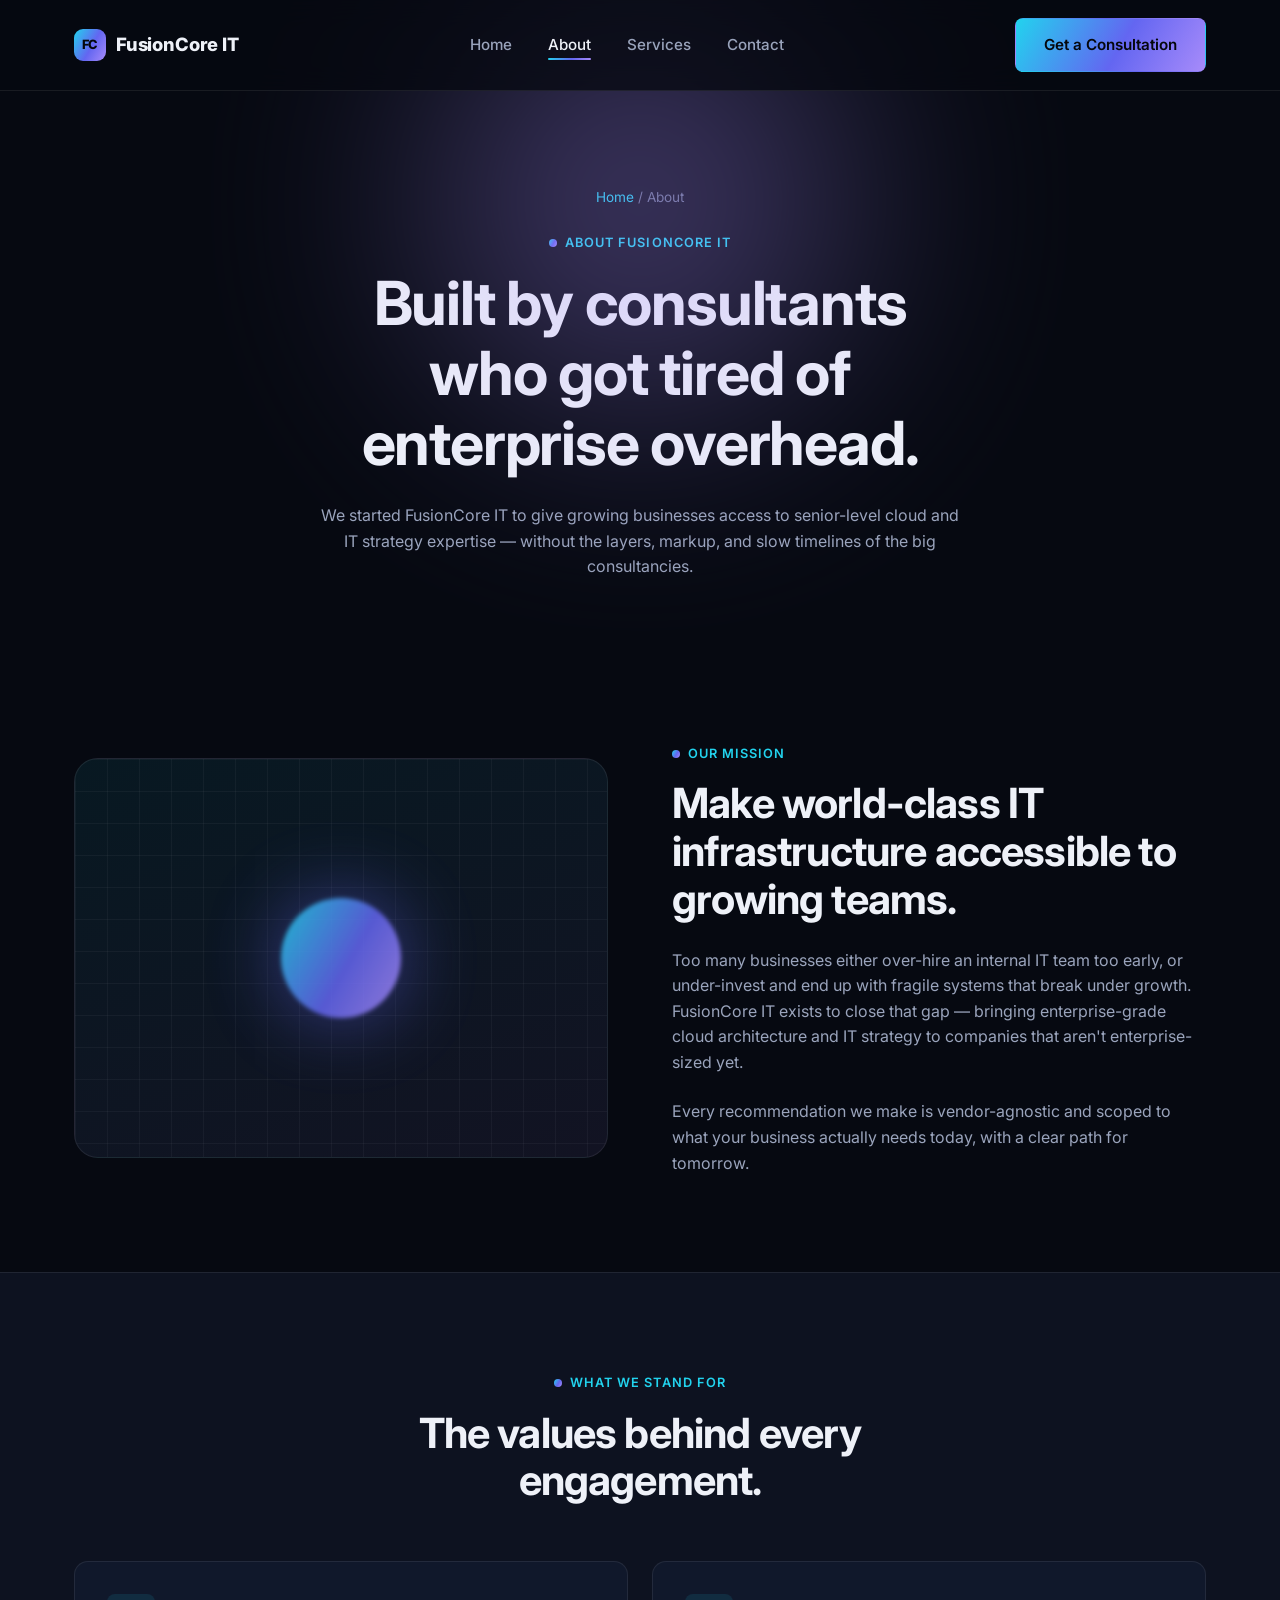
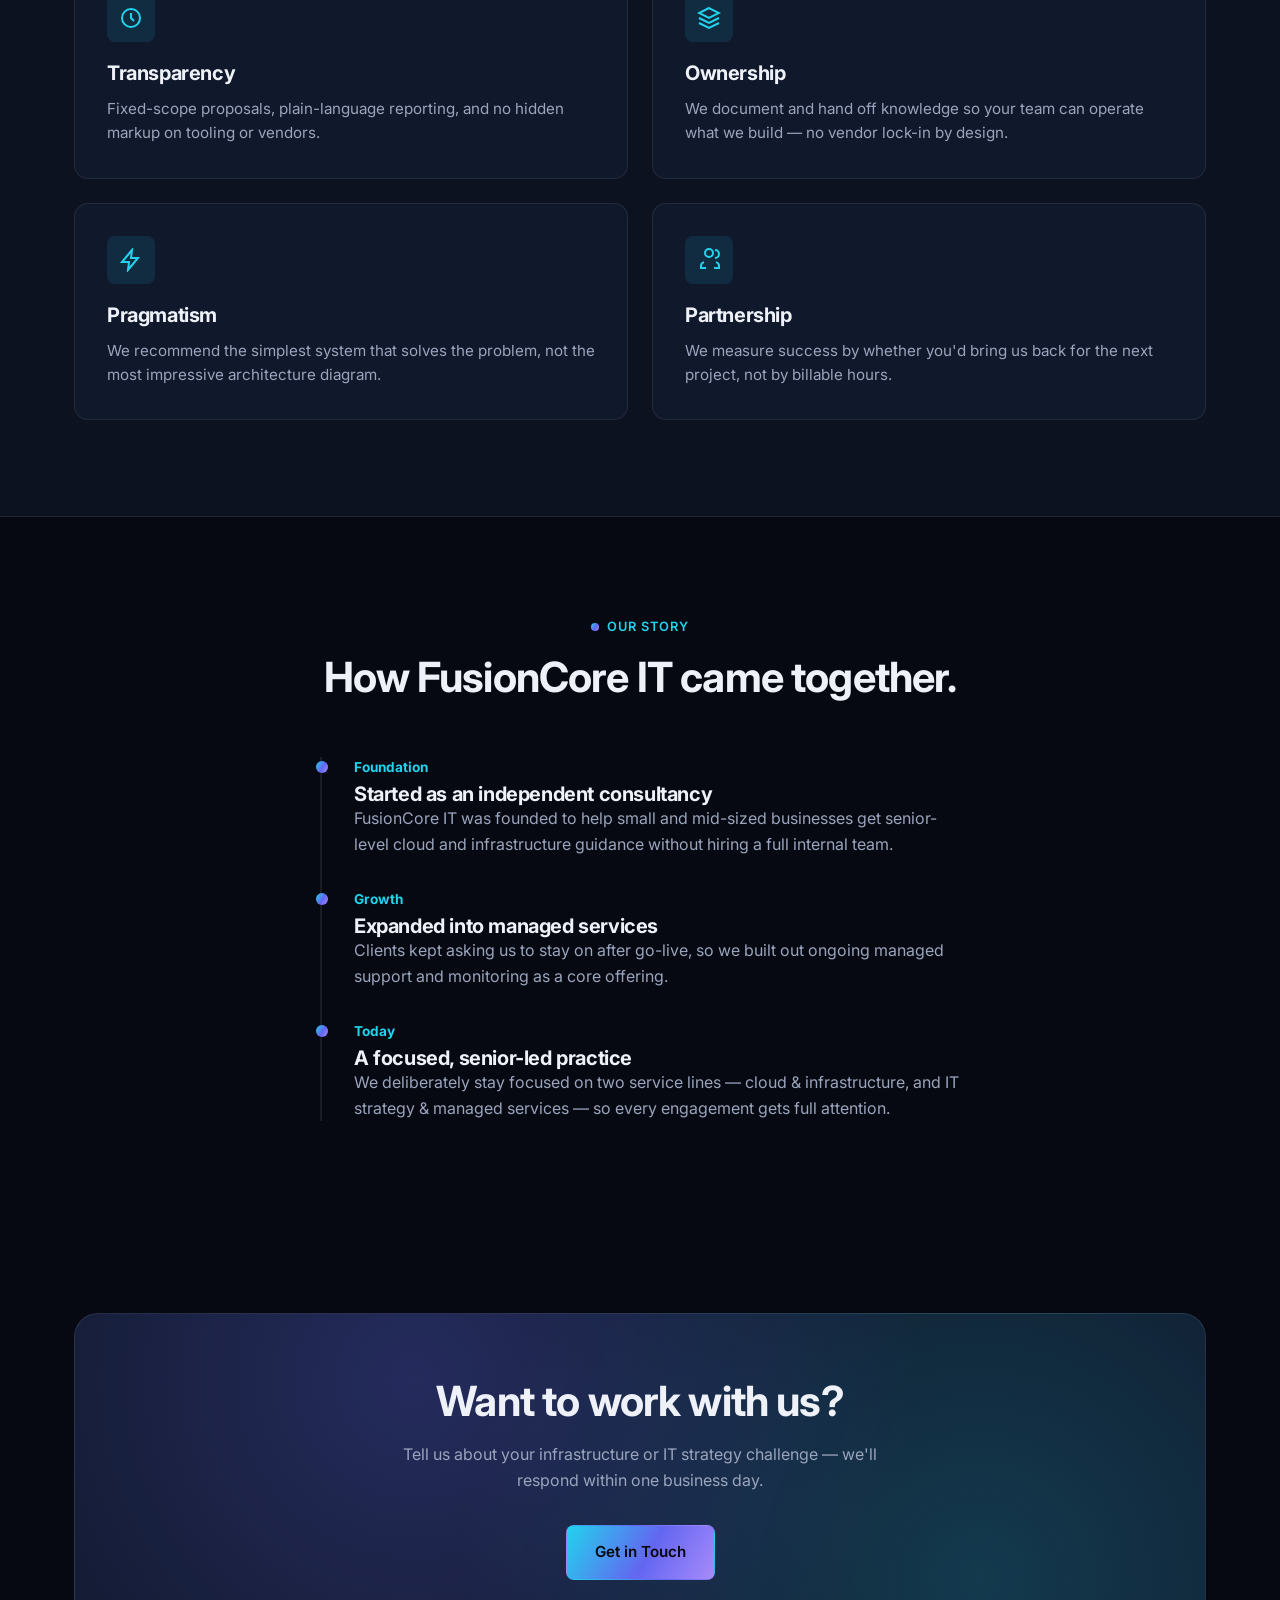
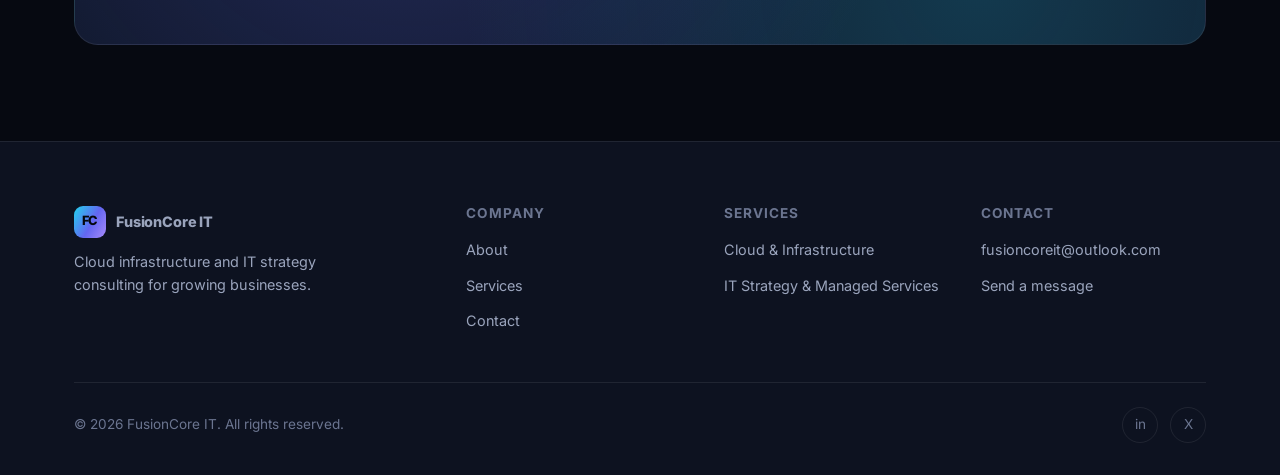
==== about.html @ ee938156 "Initial commit: FusionCore IT website Static 4-page site (Home, About, Services, Contact) built with" ====
<!DOCTYPE html>
<html lang="en">
<head>
  <meta charset="UTF-8" />
  <meta name="viewport" content="width=device-width, initial-scale=1.0" />
  <title>About | FusionCore IT</title>
  <meta name="description" content="Learn about FusionCore IT's mission, values, and approach to cloud infrastructure and IT strategy consulting." />
  <link rel="icon" href="data:image/svg+xml,<svg xmlns=%22http://www.w3.org/2000/svg%22 viewBox=%220 0 32 32%22><rect width=%2232%22 height=%2232%22 rx=%228%22 fill=%22%236366f1%22/><text x=%2216%22 y=%2221%22 font-size=%2212%22 text-anchor=%22middle%22 fill=%22white%22 font-family=%22sans-serif%22 font-weight=%22bold%22>FC</text></svg>" />
  <link rel="preconnect" href="https://fonts.googleapis.com" />
  <link rel="preconnect" href="https://fonts.gstatic.com" crossorigin />
  <link href="https://fonts.googleapis.com/css2?family=Inter:wght@400;500;600;700;800&display=swap" rel="stylesheet" />
  <link rel="stylesheet" href="css/style.css" />
</head>
<body>

  <header class="site-header">
    <nav class="nav">
      <a href="index.html" class="brand">
        <span class="brand-mark">FC</span>
        FusionCore IT
      </a>
      <ul class="nav-links">
        <li><a href="index.html">Home</a></li>
        <li><a href="about.html" class="active">About</a></li>
        <li><a href="services.html">Services</a></li>
        <li><a href="contact.html">Contact</a></li>
      </ul>
      <div class="nav-actions">
        <a href="contact.html" class="btn btn-primary">Get a Consultation</a>
        <button class="nav-toggle" aria-label="Toggle menu" aria-expanded="false">
          <span></span><span></span><span></span>
        </button>
      </div>
    </nav>
  </header>

  <main>
    <section class="page-hero">
      <div class="glow glow-violet" style="width:420px;height:420px;top:-100px;left:50%;transform:translateX(-50%);"></div>
      <div class="container">
        <div class="breadcrumb"><a href="index.html">Home</a> / About</div>
        <div class="section-head center">
          <div class="eyebrow" style="justify-content:center;">About FusionCore IT</div>
          <h1>Built by consultants who got tired of enterprise overhead.</h1>
          <p class="lead mt-24">We started FusionCore IT to give growing businesses access to senior-level cloud and IT strategy expertise — without the layers, markup, and slow timelines of the big consultancies.</p>
        </div>
      </div>
    </section>

    <section>
      <div class="container">
        <div class="split">
          <div class="visual-panel reveal">
            <div class="grid-lines"></div>
            <div class="core"></div>
          </div>
          <div class="reveal">
            <div class="eyebrow">Our Mission</div>
            <h2>Make world-class IT infrastructure accessible to growing teams.</h2>
            <p class="mt-24">Too many businesses either over-hire an internal IT team too early, or under-invest and end up with fragile systems that break under growth. FusionCore IT exists to close that gap — bringing enterprise-grade cloud architecture and IT strategy to companies that aren't enterprise-sized yet.</p>
            <p class="mt-24">Every recommendation we make is vendor-agnostic and scoped to what your business actually needs today, with a clear path for tomorrow.</p>
          </div>
        </div>
      </div>
    </section>

    <section class="section-alt">
      <div class="container">
        <div class="section-head center reveal">
          <div class="eyebrow" style="justify-content:center;">What We Stand For</div>
          <h2>The values behind every engagement.</h2>
        </div>
        <div class="values-grid">
          <div class="card reveal">
            <div class="card-icon">
              <svg width="24" height="24" viewBox="0 0 24 24" fill="none" stroke="currentColor" stroke-width="2"><circle cx="12" cy="12" r="9"/><path d="M12 7v5l3 3"/></svg>
            </div>
            <h3>Transparency</h3>
            <p>Fixed-scope proposals, plain-language reporting, and no hidden markup on tooling or vendors.</p>
          </div>
          <div class="card reveal">
            <div class="card-icon">
              <svg width="24" height="24" viewBox="0 0 24 24" fill="none" stroke="currentColor" stroke-width="2"><path d="M12 2 2 7l10 5 10-5-10-5Z"/><path d="M2 17l10 5 10-5M2 12l10 5 10-5"/></svg>
            </div>
            <h3>Ownership</h3>
            <p>We document and hand off knowledge so your team can operate what we build — no vendor lock-in by design.</p>
          </div>
          <div class="card reveal">
            <div class="card-icon">
              <svg width="24" height="24" viewBox="0 0 24 24" fill="none" stroke="currentColor" stroke-width="2"><path d="M13 2 3 14h7l-1 8 10-12h-7l1-8Z"/></svg>
            </div>
            <h3>Pragmatism</h3>
            <p>We recommend the simplest system that solves the problem, not the most impressive architecture diagram.</p>
          </div>
          <div class="card reveal">
            <div class="card-icon">
              <svg width="24" height="24" viewBox="0 0 24 24" fill="none" stroke="currentColor" stroke-width="2"><path d="M17 20h5v-2a4 4 0 0 0-3-3.87M9 20H4v-2a4 4 0 0 1 3-3.87m5-5.13a4 4 0 1 0 0-8 4 4 0 0 0 0 8Zm6 1a4 4 0 1 0 0-8"/></svg>
            </div>
            <h3>Partnership</h3>
            <p>We measure success by whether you'd bring us back for the next project, not by billable hours.</p>
          </div>
        </div>
      </div>
    </section>

    <section>
      <div class="container">
        <div class="section-head center reveal">
          <div class="eyebrow" style="justify-content:center;">Our Story</div>
          <h2>How FusionCore IT came together.</h2>
        </div>
        <div class="timeline reveal" style="max-width:640px;margin:0 auto;">
          <div class="timeline-item">
            <div class="year">Foundation</div>
            <h3>Started as an independent consultancy</h3>
            <p>FusionCore IT was founded to help small and mid-sized businesses get senior-level cloud and infrastructure guidance without hiring a full internal team.</p>
          </div>
          <div class="timeline-item">
            <div class="year">Growth</div>
            <h3>Expanded into managed services</h3>
            <p>Clients kept asking us to stay on after go-live, so we built out ongoing managed support and monitoring as a core offering.</p>
          </div>
          <div class="timeline-item">
            <div class="year">Today</div>
            <h3>A focused, senior-led practice</h3>
            <p>We deliberately stay focused on two service lines — cloud &amp; infrastructure, and IT strategy &amp; managed services — so every engagement gets full attention.</p>
          </div>
        </div>
      </div>
    </section>

    <section>
      <div class="container">
        <div class="cta-band reveal">
          <h2>Want to work with us?</h2>
          <p>Tell us about your infrastructure or IT strategy challenge — we'll respond within one business day.</p>
          <div class="cta-actions">
            <a href="contact.html" class="btn btn-primary">Get in Touch</a>
          </div>
        </div>
      </div>
    </section>
  </main>

  <footer class="site-footer">
    <div class="container">
      <div class="footer-grid">
        <div class="footer-about">
          <a href="index.html" class="brand">
            <span class="brand-mark">FC</span>
            FusionCore IT
          </a>
          <p>Cloud infrastructure and IT strategy consulting for growing businesses.</p>
        </div>
        <div>
          <h4>Company</h4>
          <ul>
            <li><a href="about.html">About</a></li>
            <li><a href="services.html">Services</a></li>
            <li><a href="contact.html">Contact</a></li>
          </ul>
        </div>
        <div>
          <h4>Services</h4>
          <ul>
            <li><a href="services.html#cloud">Cloud &amp; Infrastructure</a></li>
            <li><a href="services.html#strategy">IT Strategy &amp; Managed Services</a></li>
          </ul>
        </div>
        <div>
          <h4>Contact</h4>
          <ul>
            <li><a href="mailto:fusioncoreit@outlook.com">fusioncoreit@outlook.com</a></li>
            <li><a href="contact.html">Send a message</a></li>
          </ul>
        </div>
      </div>
      <div class="footer-bottom">
        <span>&copy; <span id="year">2026</span> FusionCore IT. All rights reserved.</span>
        <div class="social-links">
          <a href="#" aria-label="LinkedIn">in</a>
          <a href="#" aria-label="Twitter / X">X</a>
        </div>
      </div>
    </div>
  </footer>

  <script src="js/script.js"></script>
</body>
</html>
---- css/style.css ----
/* ==========================================================================
   FusionCore IT — Global Styles
   ========================================================================== */

:root {
  /* Colors */
  --bg: #060911;
  --bg-elevated: #0d1220;
  --surface: #10182b;
  --surface-border: rgba(255, 255, 255, 0.08);
  --text: #eef1f8;
  --text-muted: #9aa4bc;
  --text-faint: #6b7590;

  --accent-cyan: #22d3ee;
  --accent-violet: #a78bfa;
  --accent-blue: #6366f1;
  --gradient: linear-gradient(120deg, var(--accent-cyan), var(--accent-blue) 55%, var(--accent-violet));

  --radius-sm: 8px;
  --radius-md: 14px;
  --radius-lg: 24px;

  --shadow-glow: 0 0 60px rgba(99, 102, 241, 0.25);
  --max-width: 1180px;

  --font: 'Inter', system-ui, -apple-system, 'Segoe UI', Roboto, sans-serif;
}

* {
  box-sizing: border-box;
  margin: 0;
  padding: 0;
}

html {
  scroll-behavior: smooth;
}

body {
  font-family: var(--font);
  background: var(--bg);
  color: var(--text);
  line-height: 1.6;
  -webkit-font-smoothing: antialiased;
  overflow-x: hidden;
}

img {
  max-width: 100%;
  display: block;
}

a {
  color: inherit;
  text-decoration: none;
}

ul {
  list-style: none;
}

.container {
  max-width: var(--max-width);
  margin: 0 auto;
  padding: 0 24px;
}

section {
  position: relative;
  padding: 96px 0;
}

@media (max-width: 720px) {
  section {
    padding: 64px 0;
  }
}

/* Background glow accents */
.glow {
  position: absolute;
  border-radius: 50%;
  filter: blur(120px);
  opacity: 0.35;
  pointer-events: none;
  z-index: 0;
}

.glow-cyan {
  background: var(--accent-cyan);
}

.glow-violet {
  background: var(--accent-violet);
}

/* ==========================================================================
   Typography
   ========================================================================== */

h1, h2, h3, h4 {
  font-weight: 700;
  letter-spacing: -0.02em;
  line-height: 1.15;
}

h1 {
  font-size: clamp(2.4rem, 5vw, 3.8rem);
}

h2 {
  font-size: clamp(1.8rem, 3.4vw, 2.6rem);
}

h3 {
  font-size: 1.25rem;
}

p {
  color: var(--text-muted);
}

.eyebrow {
  display: inline-flex;
  align-items: center;
  gap: 8px;
  font-size: 0.8rem;
  font-weight: 600;
  letter-spacing: 0.08em;
  text-transform: uppercase;
  color: var(--accent-cyan);
  margin-bottom: 16px;
}

.eyebrow::before {
  content: '';
  width: 8px;
  height: 8px;
  border-radius: 50%;
  background: var(--gradient);
}

.gradient-text {
  background: var(--gradient);
  -webkit-background-clip: text;
  background-clip: text;
  color: transparent;
}

.section-head {
  max-width: 640px;
  margin-bottom: 56px;
}

.section-head.center {
  margin-left: auto;
  margin-right: auto;
  text-align: center;
}

/* ==========================================================================
   Buttons
   ========================================================================== */

.btn {
  display: inline-flex;
  align-items: center;
  justify-content: center;
  gap: 8px;
  padding: 14px 28px;
  border-radius: var(--radius-sm);
  font-weight: 600;
  font-size: 0.95rem;
  border: 1px solid transparent;
  cursor: pointer;
  transition: transform 0.2s ease, box-shadow 0.2s ease, background 0.2s ease, border-color 0.2s ease;
  white-space: nowrap;
}

.btn-primary {
  background: var(--gradient);
  color: #05070c;
}

.btn-primary:hover {
  transform: translateY(-2px);
  box-shadow: 0 12px 30px rgba(99, 102, 241, 0.35);
}

.btn-ghost {
  background: rgba(255, 255, 255, 0.03);
  border-color: var(--surface-border);
  color: var(--text);
}

.btn-ghost:hover {
  border-color: var(--accent-cyan);
  background: rgba(34, 211, 238, 0.06);
}

.btn-block {
  width: 100%;
}

/* ==========================================================================
   Header / Nav
   ========================================================================== */

.site-header {
  position: sticky;
  top: 0;
  z-index: 100;
  background: rgba(6, 9, 17, 0.75);
  backdrop-filter: blur(14px);
  border-bottom: 1px solid var(--surface-border);
}

.nav {
  display: flex;
  align-items: center;
  justify-content: space-between;
  padding: 18px 24px;
  max-width: var(--max-width);
  margin: 0 auto;
}

.brand {
  display: flex;
  align-items: center;
  gap: 10px;
  font-weight: 800;
  font-size: 1.15rem;
  letter-spacing: -0.01em;
}

.brand-mark {
  width: 32px;
  height: 32px;
  border-radius: 9px;
  background: var(--gradient);
  display: flex;
  align-items: center;
  justify-content: center;
  flex-shrink: 0;
  color: #05070c;
  font-weight: 800;
  font-size: 0.8rem;
  letter-spacing: -0.02em;
}

.nav-links {
  display: flex;
  align-items: center;
  gap: 36px;
}

.nav-links a {
  font-size: 0.95rem;
  font-weight: 500;
  color: var(--text-muted);
  transition: color 0.2s ease;
  position: relative;
}

.nav-links a:hover,
.nav-links a.active {
  color: var(--text);
}

.nav-links a.active::after {
  content: '';
  position: absolute;
  left: 0;
  right: 0;
  bottom: -6px;
  height: 2px;
  background: var(--gradient);
  border-radius: 2px;
}

.nav-actions {
  display: flex;
  align-items: center;
  gap: 16px;
}

.nav-toggle {
  display: none;
  flex-direction: column;
  gap: 5px;
  background: none;
  border: none;
  cursor: pointer;
  padding: 8px;
}

.nav-toggle span {
  width: 22px;
  height: 2px;
  background: var(--text);
  border-radius: 2px;
  transition: transform 0.25s ease, opacity 0.25s ease;
}

@media (max-width: 860px) {
  .nav-links {
    position: fixed;
    top: 68px;
    left: 0;
    right: 0;
    flex-direction: column;
    align-items: flex-start;
    gap: 0;
    background: var(--bg-elevated);
    border-bottom: 1px solid var(--surface-border);
    max-height: 0;
    overflow: hidden;
    transition: max-height 0.3s ease;
  }

  .nav-links.open {
    max-height: 320px;
  }

  .nav-links a {
    width: 100%;
    padding: 16px 24px;
    border-bottom: 1px solid var(--surface-border);
  }

  .nav-actions .btn-primary {
    display: none;
  }

  .nav-toggle {
    display: flex;
  }
}

/* ==========================================================================
   Hero
   ========================================================================== */

.hero {
  padding-top: 120px;
  padding-bottom: 100px;
}

.hero-inner {
  position: relative;
  z-index: 1;
  max-width: 760px;
  margin: 0 auto;
  text-align: center;
}

.hero p.lead {
  font-size: 1.15rem;
  margin: 24px auto 40px;
  max-width: 560px;
}

.hero-actions {
  display: flex;
  gap: 16px;
  justify-content: center;
  flex-wrap: wrap;
  margin-bottom: 64px;
}

.hero-stats {
  display: grid;
  grid-template-columns: repeat(4, 1fr);
  gap: 24px;
  max-width: 900px;
  margin: 0 auto;
}

.stat {
  text-align: center;
}

.stat .num {
  font-size: clamp(1.6rem, 3vw, 2.2rem);
  font-weight: 800;
}

.stat .label {
  font-size: 0.85rem;
  color: var(--text-faint);
  margin-top: 4px;
}

@media (max-width: 640px) {
  .hero-stats {
    grid-template-columns: repeat(2, 1fr);
  }
}

/* ==========================================================================
   Cards / Grids
   ========================================================================== */

.grid {
  display: grid;
  gap: 24px;
}

.grid-3 {
  grid-template-columns: repeat(3, 1fr);
}

.grid-2 {
  grid-template-columns: repeat(2, 1fr);
}

@media (max-width: 860px) {
  .grid-3,
  .grid-2 {
    grid-template-columns: 1fr;
  }
}

.card {
  background: var(--surface);
  border: 1px solid var(--surface-border);
  border-radius: var(--radius-md);
  padding: 32px;
  transition: transform 0.25s ease, border-color 0.25s ease, box-shadow 0.25s ease;
  position: relative;
  z-index: 1;
}

.card:hover {
  transform: translateY(-4px);
  border-color: rgba(34, 211, 238, 0.35);
  box-shadow: 0 20px 40px rgba(0, 0, 0, 0.35);
}

.card-icon {
  width: 48px;
  height: 48px;
  border-radius: var(--radius-sm);
  background: rgba(34, 211, 238, 0.1);
  display: flex;
  align-items: center;
  justify-content: center;
  margin-bottom: 20px;
  color: var(--accent-cyan);
}

.card h3 {
  margin-bottom: 12px;
}

.card p {
  font-size: 0.95rem;
}

.card ul {
  margin-top: 16px;
  display: flex;
  flex-direction: column;
  gap: 8px;
}

.card ul li {
  font-size: 0.9rem;
  color: var(--text-muted);
  display: flex;
  gap: 8px;
  align-items: flex-start;
}

.card ul li::before {
  content: '';
  width: 6px;
  height: 6px;
  margin-top: 7px;
  border-radius: 50%;
  background: var(--accent-cyan);
  flex-shrink: 0;
}

/* Alternate section background */
.section-alt {
  background: var(--bg-elevated);
  border-top: 1px solid var(--surface-border);
  border-bottom: 1px solid var(--surface-border);
}

/* ==========================================================================
   Logos / trust strip
   ========================================================================== */

.trust-strip {
  padding: 40px 0;
  border-top: 1px solid var(--surface-border);
  border-bottom: 1px solid var(--surface-border);
}

.trust-strip .label {
  text-align: center;
  font-size: 0.8rem;
  letter-spacing: 0.1em;
  text-transform: uppercase;
  color: var(--text-faint);
  margin-bottom: 24px;
}

.trust-logos {
  display: flex;
  justify-content: center;
  align-items: center;
  gap: 48px;
  flex-wrap: wrap;
  color: var(--text-faint);
  font-weight: 700;
  letter-spacing: 0.02em;
  font-size: 1rem;
  opacity: 0.7;
}

/* ==========================================================================
   Process / Steps
   ========================================================================== */

.steps {
  display: grid;
  grid-template-columns: repeat(4, 1fr);
  gap: 24px;
  counter-reset: step;
}

@media (max-width: 860px) {
  .steps {
    grid-template-columns: 1fr;
  }
}

.step {
  position: relative;
  padding-top: 8px;
}

.step .step-num {
  font-size: 2rem;
  font-weight: 800;
  background: var(--gradient);
  -webkit-background-clip: text;
  background-clip: text;
  color: transparent;
  margin-bottom: 12px;
}

.step h3 {
  margin-bottom: 8px;
  font-size: 1.05rem;
}

.step p {
  font-size: 0.9rem;
}

/* ==========================================================================
   CTA band
   ========================================================================== */

.cta-band {
  position: relative;
  border-radius: var(--radius-lg);
  padding: 64px 40px;
  text-align: center;
  overflow: hidden;
  border: 1px solid var(--surface-border);
  background: radial-gradient(circle at 30% 20%, rgba(99, 102, 241, 0.25), transparent 60%),
              radial-gradient(circle at 80% 80%, rgba(34, 211, 238, 0.18), transparent 55%),
              var(--surface);
}

.cta-band h2 {
  margin-bottom: 16px;
}

.cta-band p {
  max-width: 480px;
  margin: 0 auto 32px;
}

.cta-actions {
  display: flex;
  gap: 16px;
  justify-content: center;
  flex-wrap: wrap;
}

/* ==========================================================================
   Footer
   ========================================================================== */

.site-footer {
  border-top: 1px solid var(--surface-border);
  padding: 64px 0 32px;
  background: var(--bg-elevated);
}

.footer-grid {
  display: grid;
  grid-template-columns: 1.6fr 1fr 1fr 1fr;
  gap: 32px;
  margin-bottom: 48px;
}

@media (max-width: 720px) {
  .footer-grid {
    grid-template-columns: 1fr 1fr;
  }
}

.footer-grid h4 {
  font-size: 0.85rem;
  text-transform: uppercase;
  letter-spacing: 0.08em;
  color: var(--text-faint);
  margin-bottom: 16px;
}

.footer-grid ul {
  display: flex;
  flex-direction: column;
  gap: 10px;
}

.footer-grid a {
  font-size: 0.9rem;
  color: var(--text-muted);
  transition: color 0.2s ease;
}

.footer-grid a:hover {
  color: var(--accent-cyan);
}

.footer-about p {
  font-size: 0.9rem;
  max-width: 280px;
  margin-top: 12px;
}

.footer-bottom {
  display: flex;
  justify-content: space-between;
  align-items: center;
  flex-wrap: wrap;
  gap: 16px;
  padding-top: 24px;
  border-top: 1px solid var(--surface-border);
  font-size: 0.85rem;
  color: var(--text-faint);
}

.social-links {
  display: flex;
  gap: 12px;
}

.social-links a {
  width: 36px;
  height: 36px;
  border-radius: 50%;
  border: 1px solid var(--surface-border);
  display: flex;
  align-items: center;
  justify-content: center;
  font-size: 0.85rem;
  transition: border-color 0.2s ease, color 0.2s ease;
}

.social-links a:hover {
  border-color: var(--accent-cyan);
  color: var(--accent-cyan);
}

/* ==========================================================================
   Page hero (inner pages)
   ========================================================================== */

.page-hero {
  padding: 96px 0 64px;
  text-align: center;
}

.page-hero .section-head {
  margin: 0 auto;
}

.breadcrumb {
  font-size: 0.85rem;
  color: var(--text-faint);
  margin-bottom: 20px;
}

.breadcrumb a {
  color: var(--accent-cyan);
}

/* ==========================================================================
   About page specifics
   ========================================================================== */

.values-grid {
  display: grid;
  grid-template-columns: repeat(2, 1fr);
  gap: 24px;
}

@media (max-width: 720px) {
  .values-grid {
    grid-template-columns: 1fr;
  }
}

.split {
  display: grid;
  grid-template-columns: 1fr 1fr;
  gap: 64px;
  align-items: center;
}

@media (max-width: 860px) {
  .split {
    grid-template-columns: 1fr;
    gap: 32px;
  }
}

.visual-panel {
  position: relative;
  border-radius: var(--radius-lg);
  border: 1px solid var(--surface-border);
  background: linear-gradient(160deg, rgba(34, 211, 238, 0.08), rgba(167, 139, 250, 0.08));
  aspect-ratio: 4 / 3;
  display: flex;
  align-items: center;
  justify-content: center;
  overflow: hidden;
}

.visual-panel .grid-lines {
  position: absolute;
  inset: 0;
  background-image:
    linear-gradient(rgba(255, 255, 255, 0.04) 1px, transparent 1px),
    linear-gradient(90deg, rgba(255, 255, 255, 0.04) 1px, transparent 1px);
  background-size: 32px 32px;
}

.visual-panel .core {
  width: 120px;
  height: 120px;
  border-radius: 50%;
  background: var(--gradient);
  filter: blur(2px);
  opacity: 0.85;
  position: relative;
  z-index: 1;
  box-shadow: 0 0 80px rgba(99, 102, 241, 0.6);
}

.timeline {
  display: flex;
  flex-direction: column;
  gap: 32px;
  border-left: 2px solid var(--surface-border);
  padding-left: 32px;
}

.timeline-item {
  position: relative;
}

.timeline-item::before {
  content: '';
  position: absolute;
  left: -38px;
  top: 4px;
  width: 12px;
  height: 12px;
  border-radius: 50%;
  background: var(--gradient);
}

.timeline-item .year {
  font-size: 0.85rem;
  font-weight: 700;
  color: var(--accent-cyan);
  margin-bottom: 4px;
}

/* ==========================================================================
   Services page specifics
   ========================================================================== */

.service-detail {
  display: grid;
  grid-template-columns: 1fr 1fr;
  gap: 64px;
  align-items: center;
  padding: 80px 0;
  border-bottom: 1px solid var(--surface-border);
}

.service-detail:last-child {
  border-bottom: none;
}

.service-detail.reverse .visual-panel {
  order: 2;
}

@media (max-width: 860px) {
  .service-detail,
  .service-detail.reverse .visual-panel {
    grid-template-columns: 1fr;
    order: 0;
  }
  .service-detail {
    padding: 56px 0;
  }
}

.tag-list {
  display: flex;
  flex-wrap: wrap;
  gap: 10px;
  margin-top: 24px;
}

.tag {
  font-size: 0.8rem;
  font-weight: 600;
  padding: 6px 14px;
  border-radius: 999px;
  border: 1px solid var(--surface-border);
  color: var(--text-muted);
  background: rgba(255, 255, 255, 0.02);
}

.feature-list {
  margin-top: 24px;
  display: flex;
  flex-direction: column;
  gap: 14px;
}

.feature-list li {
  display: flex;
  gap: 12px;
  align-items: flex-start;
  font-size: 0.95rem;
  color: var(--text-muted);
}

.check {
  flex-shrink: 0;
  width: 22px;
  height: 22px;
  border-radius: 50%;
  background: rgba(34, 211, 238, 0.15);
  color: var(--accent-cyan);
  display: flex;
  align-items: center;
  justify-content: center;
  font-size: 0.75rem;
  margin-top: 2px;
}

/* ==========================================================================
   Contact page
   ========================================================================== */

.contact-layout {
  display: grid;
  grid-template-columns: 1fr 1.2fr;
  gap: 48px;
  align-items: start;
}

@media (max-width: 860px) {
  .contact-layout {
    grid-template-columns: 1fr;
  }
}

.contact-info-item {
  display: flex;
  gap: 16px;
  align-items: flex-start;
  margin-bottom: 28px;
}

.contact-info-item .card-icon {
  margin-bottom: 0;
  flex-shrink: 0;
}

.contact-info-item h4 {
  font-size: 1rem;
  margin-bottom: 4px;
}

.contact-info-item p {
  font-size: 0.9rem;
}

.form-card {
  background: var(--surface);
  border: 1px solid var(--surface-border);
  border-radius: var(--radius-lg);
  padding: 40px;
}

.form-row {
  display: grid;
  grid-template-columns: 1fr 1fr;
  gap: 20px;
}

@media (max-width: 560px) {
  .form-row {
    grid-template-columns: 1fr;
  }
}

.field {
  margin-bottom: 20px;
}

.field label {
  display: block;
  font-size: 0.85rem;
  font-weight: 600;
  margin-bottom: 8px;
  color: var(--text-muted);
}

.field input,
.field textarea,
.field select {
  width: 100%;
  padding: 13px 16px;
  border-radius: var(--radius-sm);
  border: 1px solid var(--surface-border);
  background: var(--bg);
  color: var(--text);
  font-family: var(--font);
  font-size: 0.95rem;
  transition: border-color 0.2s ease, box-shadow 0.2s ease;
}

.field input:focus,
.field textarea:focus,
.field select:focus {
  outline: none;
  border-color: var(--accent-cyan);
  box-shadow: 0 0 0 3px rgba(34, 211, 238, 0.15);
}

.field textarea {
  resize: vertical;
  min-height: 130px;
}

.form-note {
  font-size: 0.8rem;
  color: var(--text-faint);
  margin-top: 16px;
}

.form-success {
  display: none;
  text-align: center;
  padding: 40px 20px;
}

.form-success.visible {
  display: block;
}

.form-success .icon {
  width: 56px;
  height: 56px;
  border-radius: 50%;
  background: rgba(34, 211, 238, 0.12);
  color: var(--accent-cyan);
  display: flex;
  align-items: center;
  justify-content: center;
  font-size: 1.6rem;
  margin: 0 auto 16px;
}

.map-placeholder {
  margin-top: 32px;
  border-radius: var(--radius-md);
  border: 1px solid var(--surface-border);
  background: var(--surface);
  height: 220px;
  display: flex;
  align-items: center;
  justify-content: center;
  color: var(--text-faint);
  font-size: 0.9rem;
}

/* ==========================================================================
   Utilities
   ========================================================================== */

.reveal {
  opacity: 0;
  transform: translateY(24px);
  transition: opacity 0.6s ease, transform 0.6s ease;
}

.reveal.in-view {
  opacity: 1;
  transform: translateY(0);
}

.text-center {
  text-align: center;
}

.mt-24 { margin-top: 24px; }
.mt-40 { margin-top: 40px; }
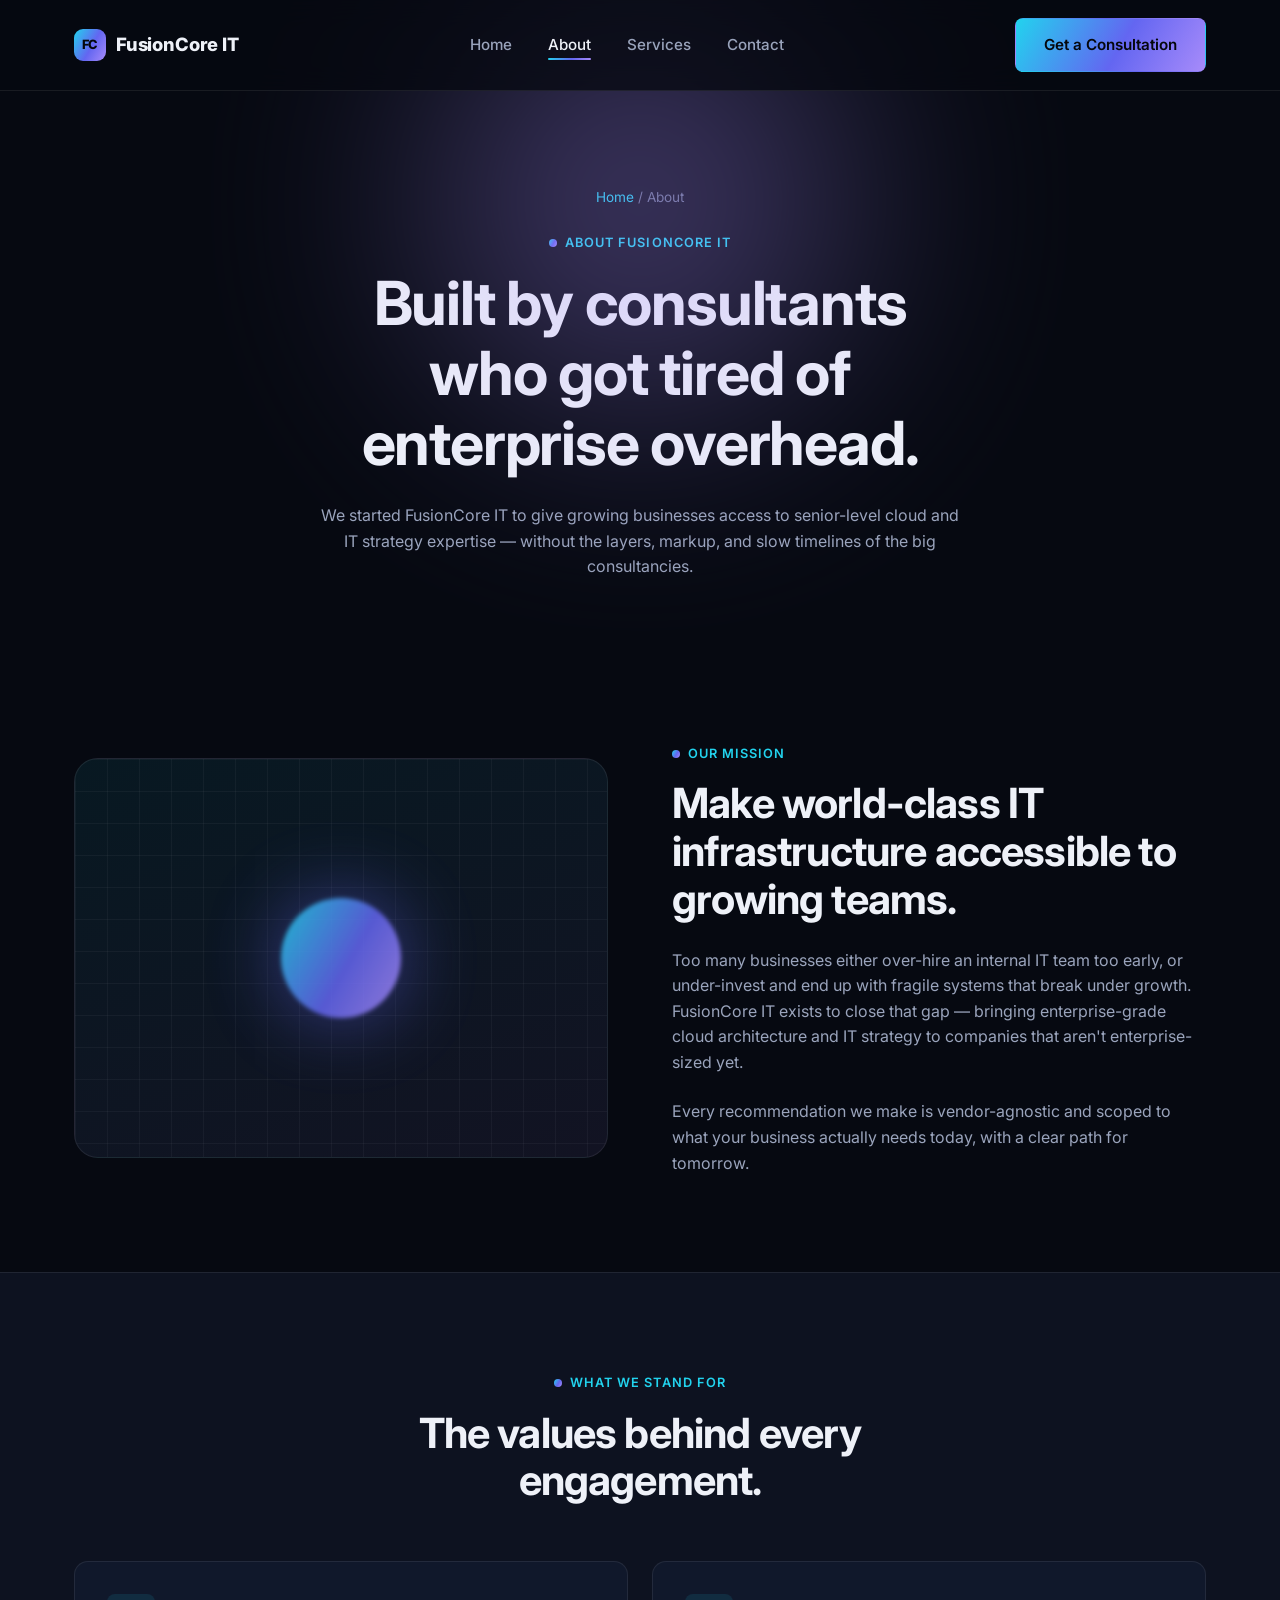
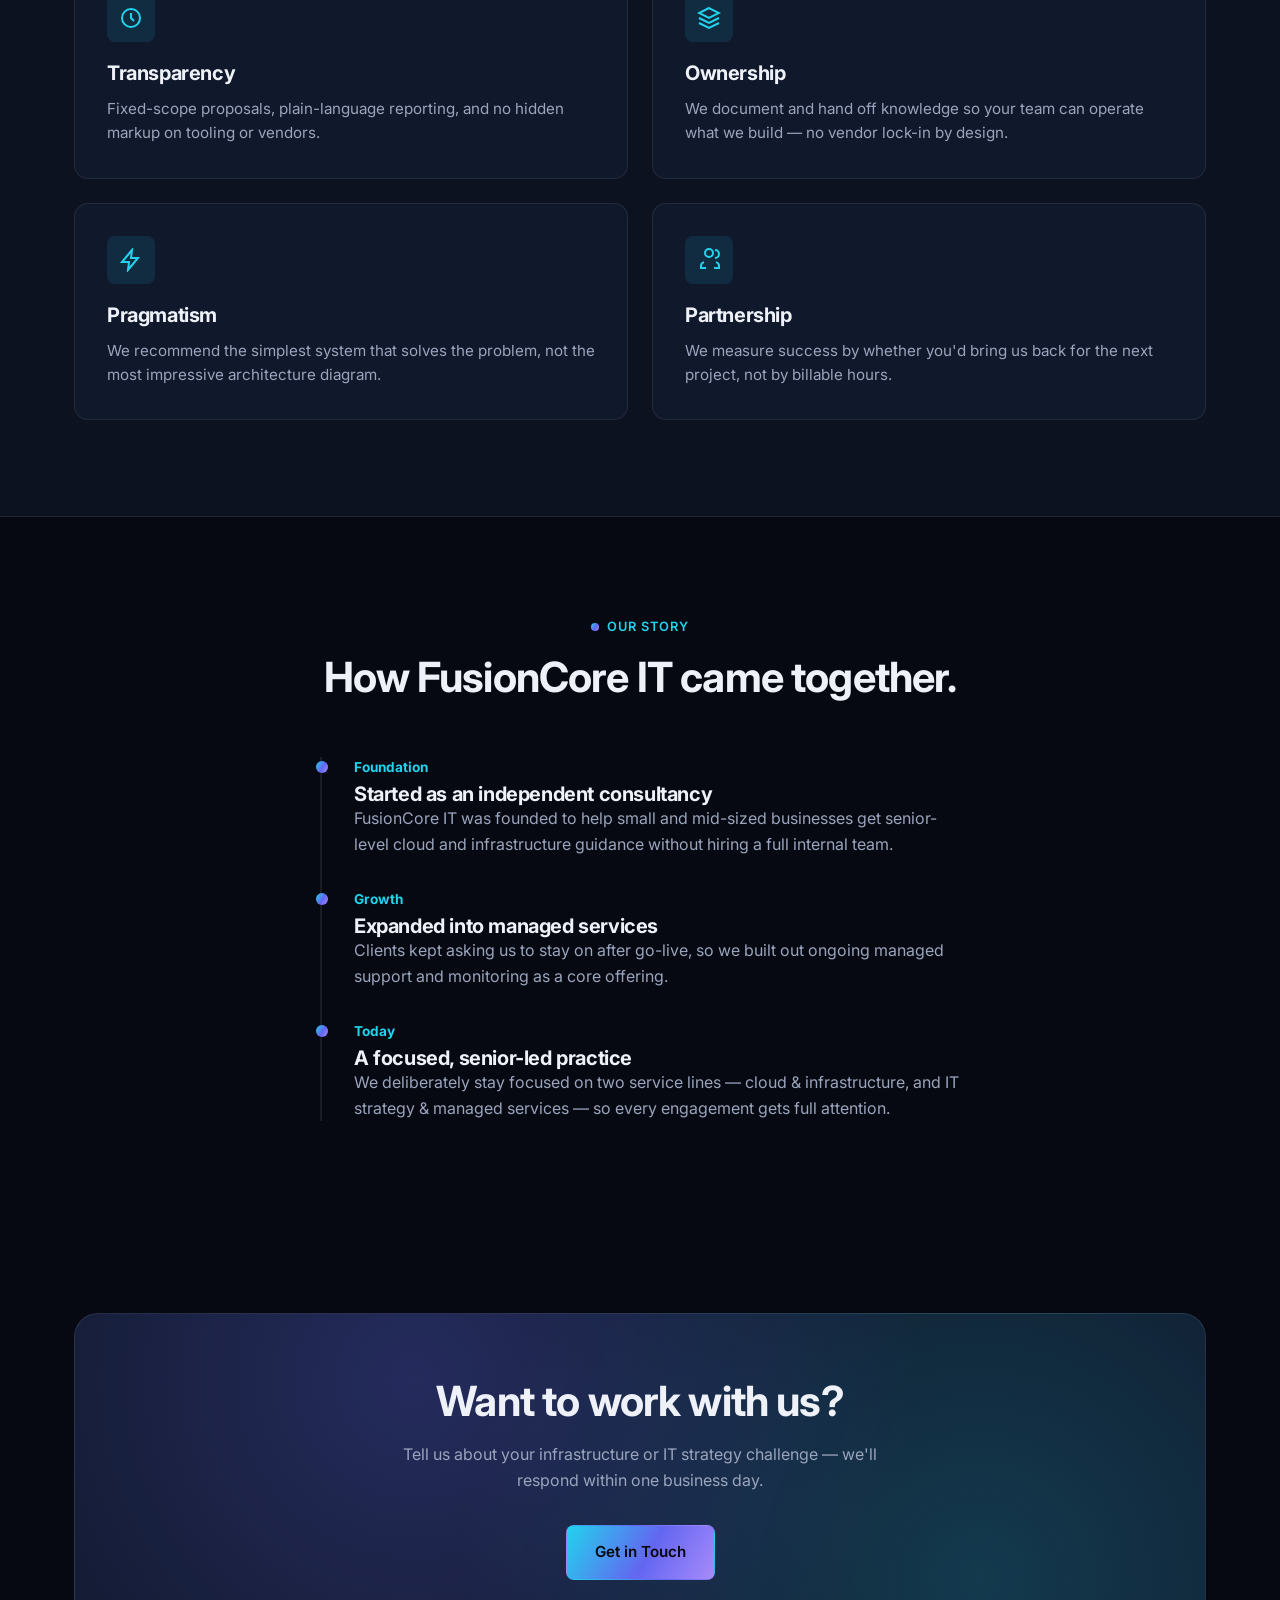
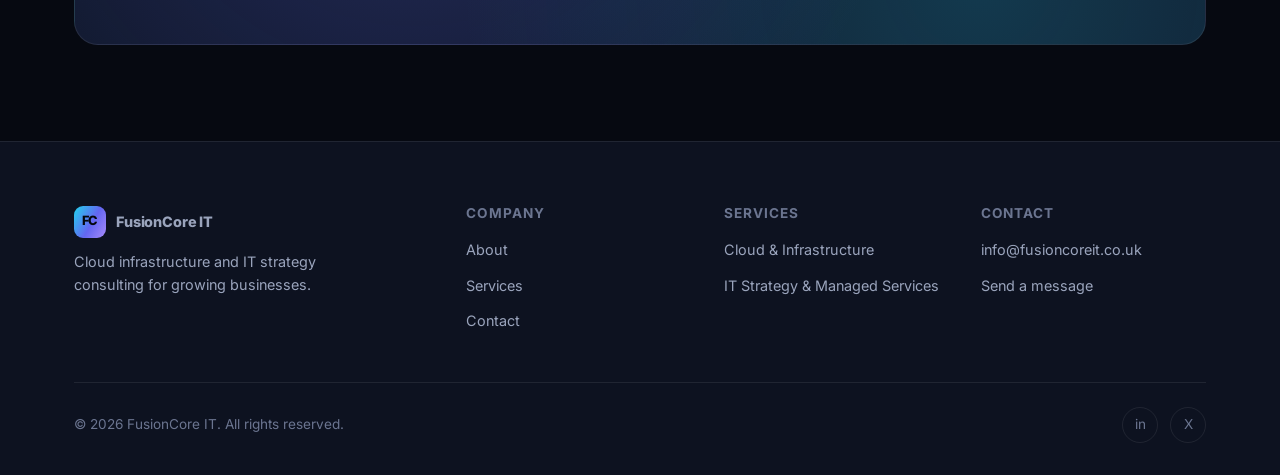
==== commit e15e343a: "Update contact email to info@fusioncoreit.co.uk" ====
--- a/about.html
+++ b/about.html
@@ -170,7 +170,7 @@
         <div>
           <h4>Contact</h4>
           <ul>
-            <li><a href="mailto:fusioncoreit@outlook.com">fusioncoreit@outlook.com</a></li>
+            <li><a href="mailto:info@fusioncoreit.co.uk">info@fusioncoreit.co.uk</a></li>
             <li><a href="contact.html">Send a message</a></li>
           </ul>
         </div>
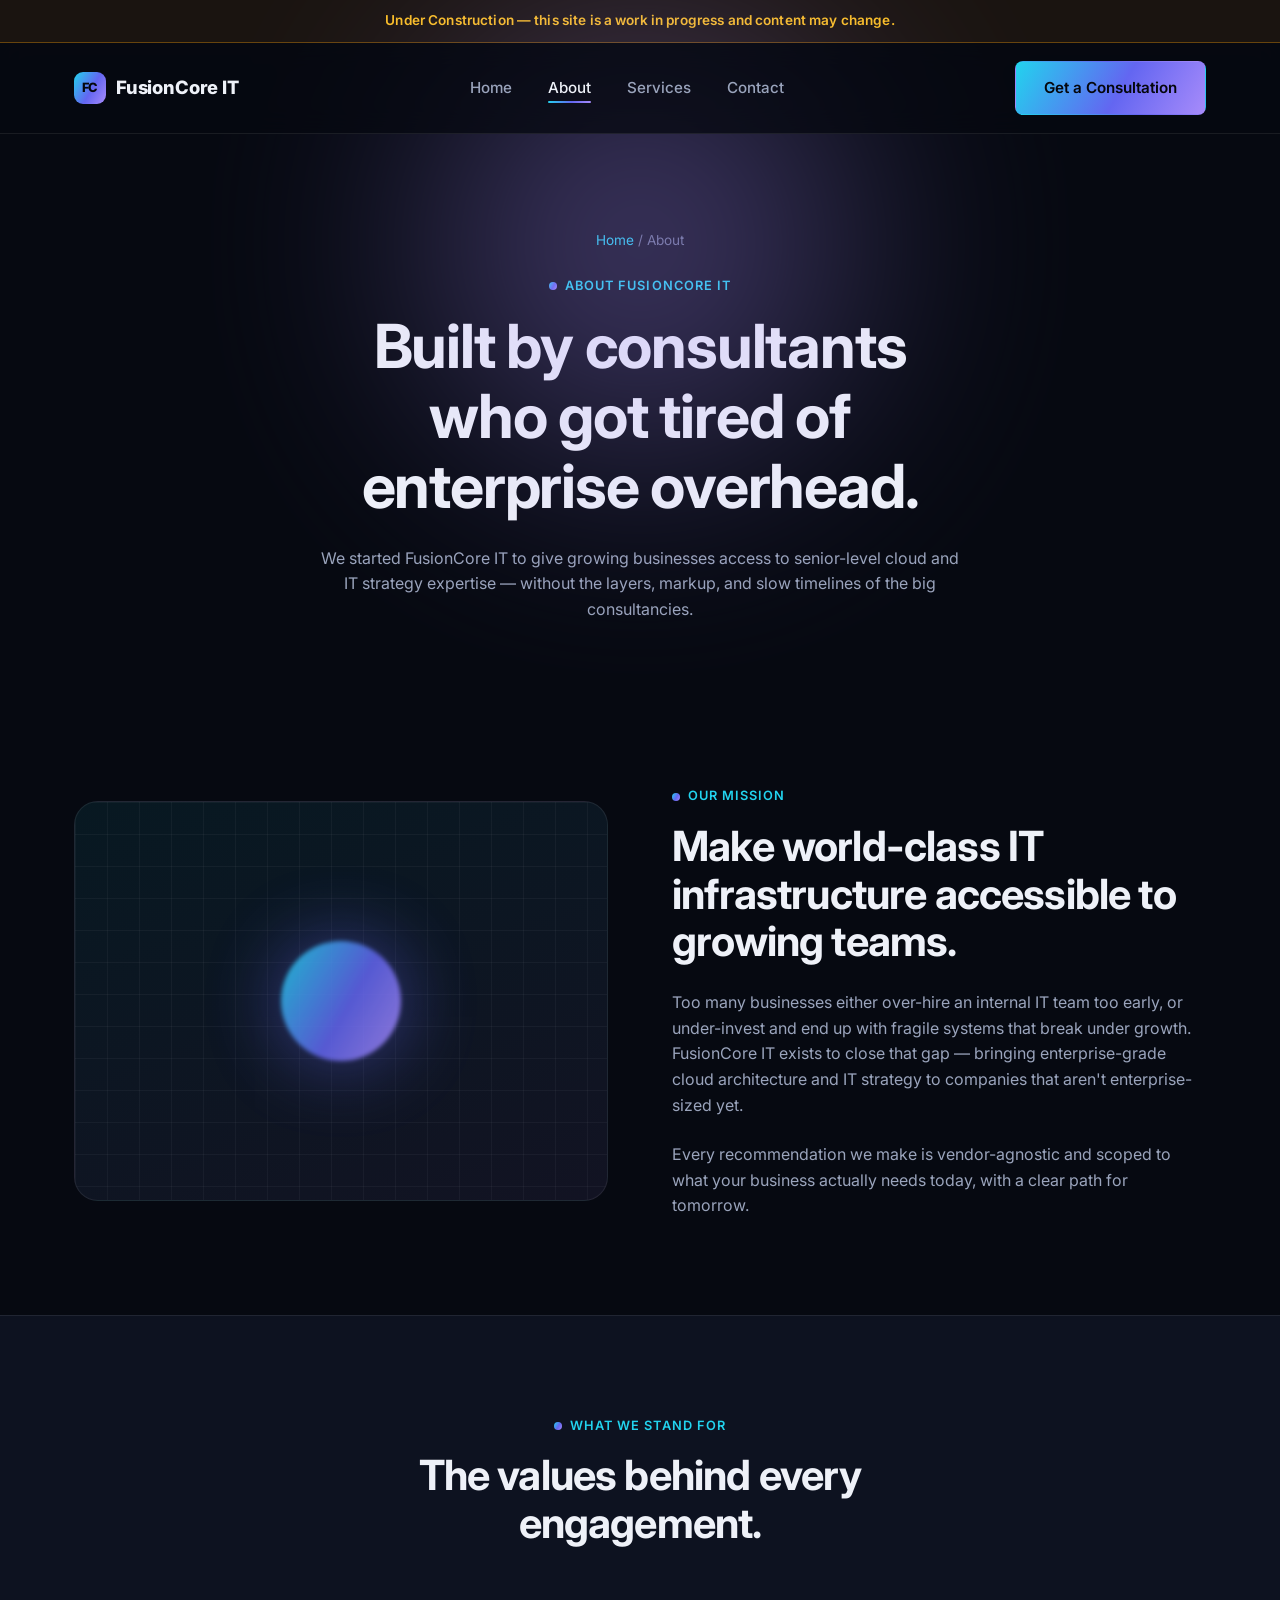
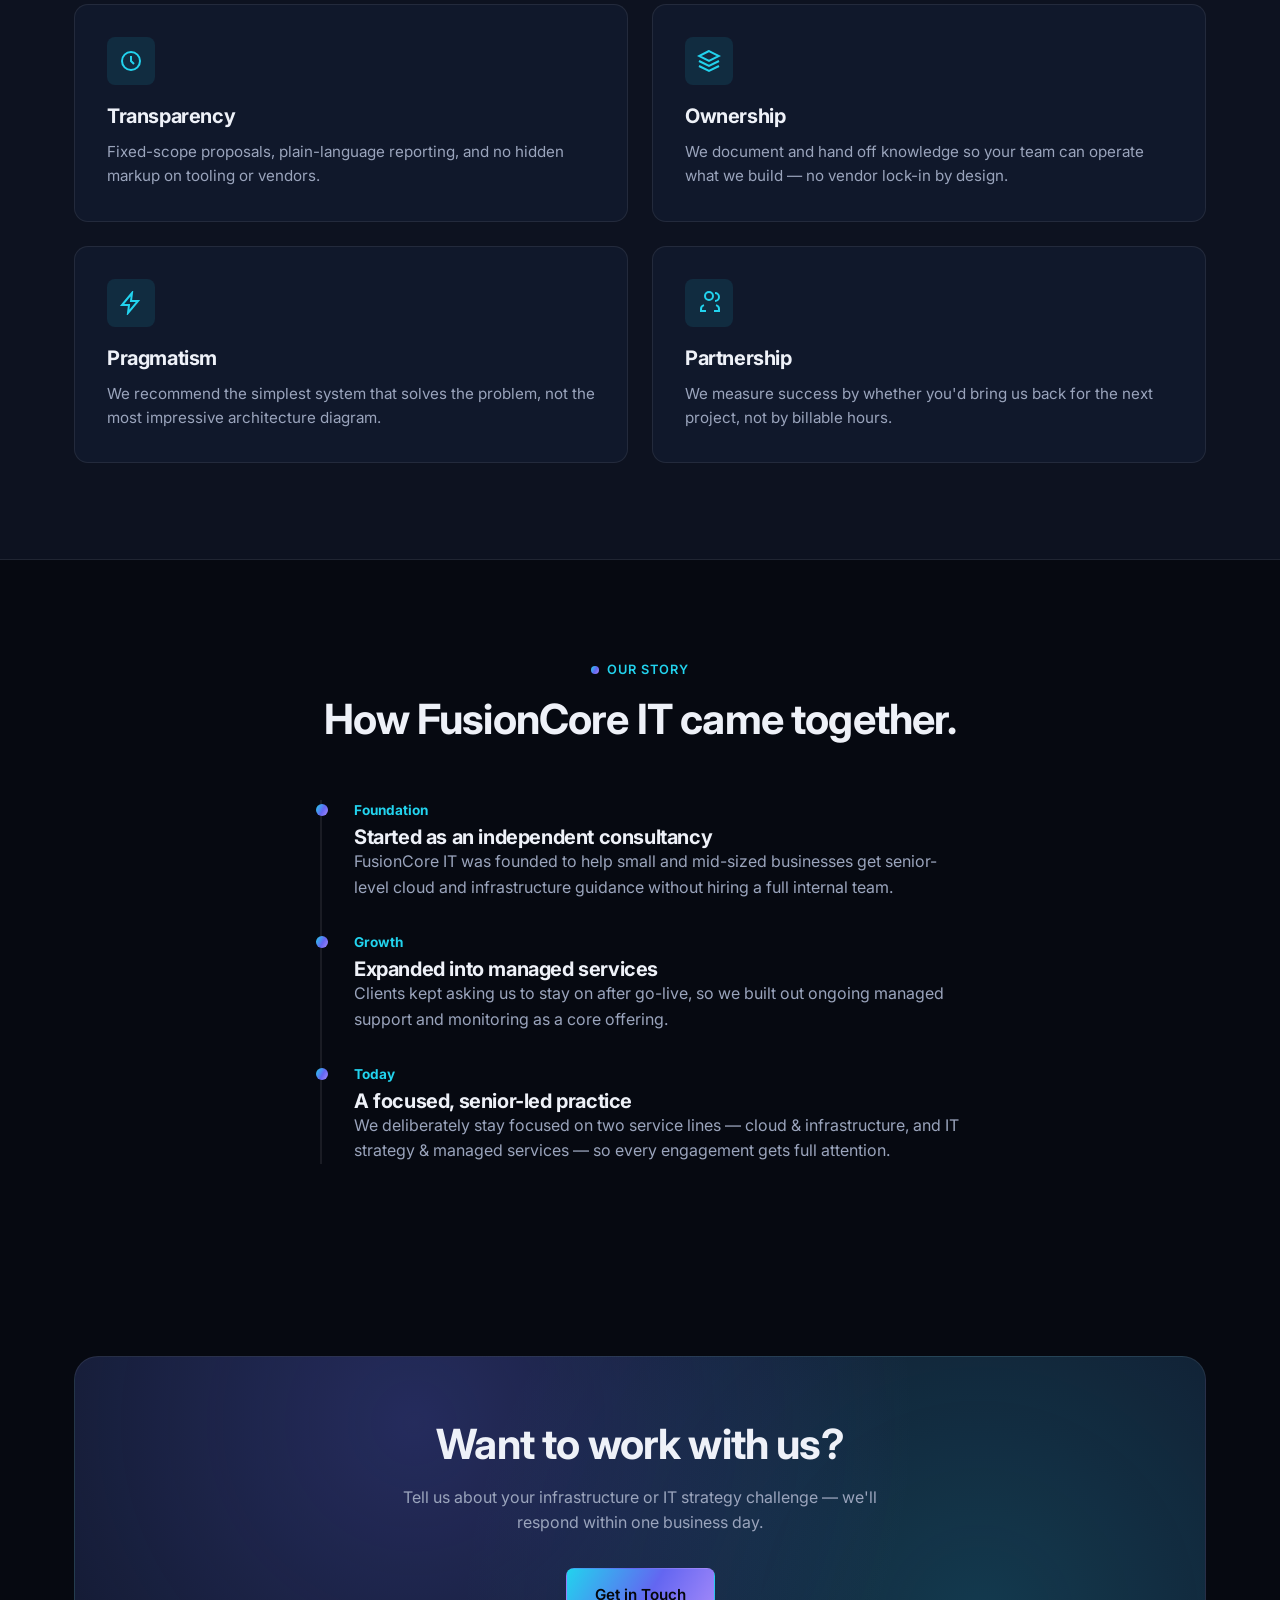
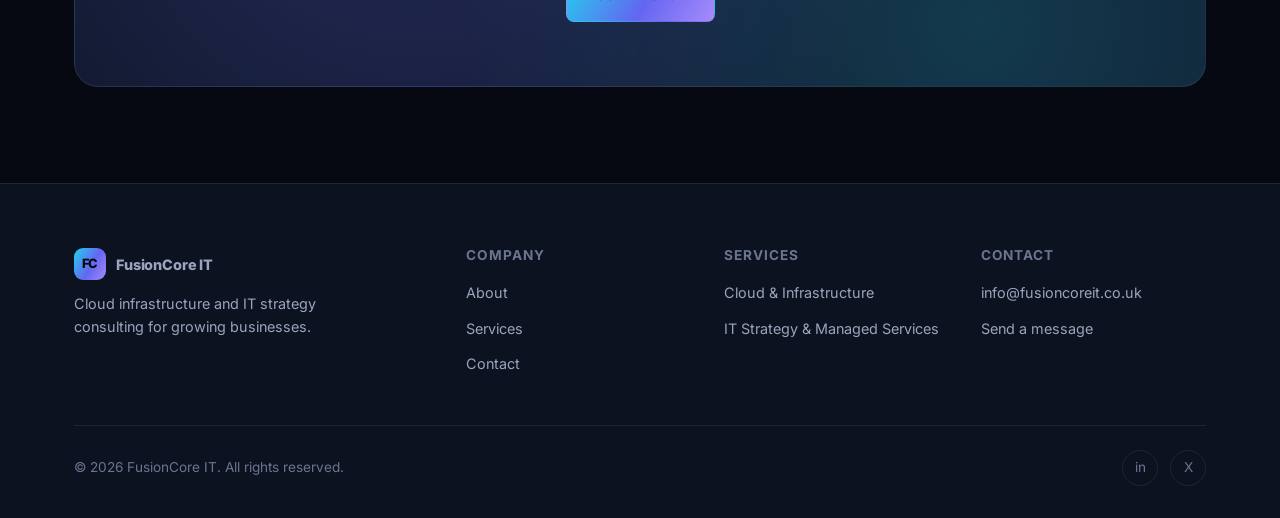
==== commit 2898861f: "Add "Under Construction" banner to all pages" ====
--- a/about.html
+++ b/about.html
@@ -12,6 +12,8 @@
   <link rel="stylesheet" href="css/style.css" />
 </head>
 <body>
+
+  <div class="announce-bar">Under Construction — this site is a work in progress and content may change.</div>
 
   <header class="site-header">
     <nav class="nav">
--- a/css/style.css
+++ b/css/style.css
@@ -206,6 +206,17 @@
 /* ==========================================================================
    Header / Nav
    ========================================================================== */
+
+.announce-bar {
+  background: rgba(245, 158, 11, 0.08);
+  border-bottom: 1px solid rgba(245, 158, 11, 0.35);
+  color: #fbbf24;
+  text-align: center;
+  font-size: 0.85rem;
+  font-weight: 600;
+  padding: 10px 16px;
+  letter-spacing: 0.01em;
+}
 
 .site-header {
   position: sticky;
